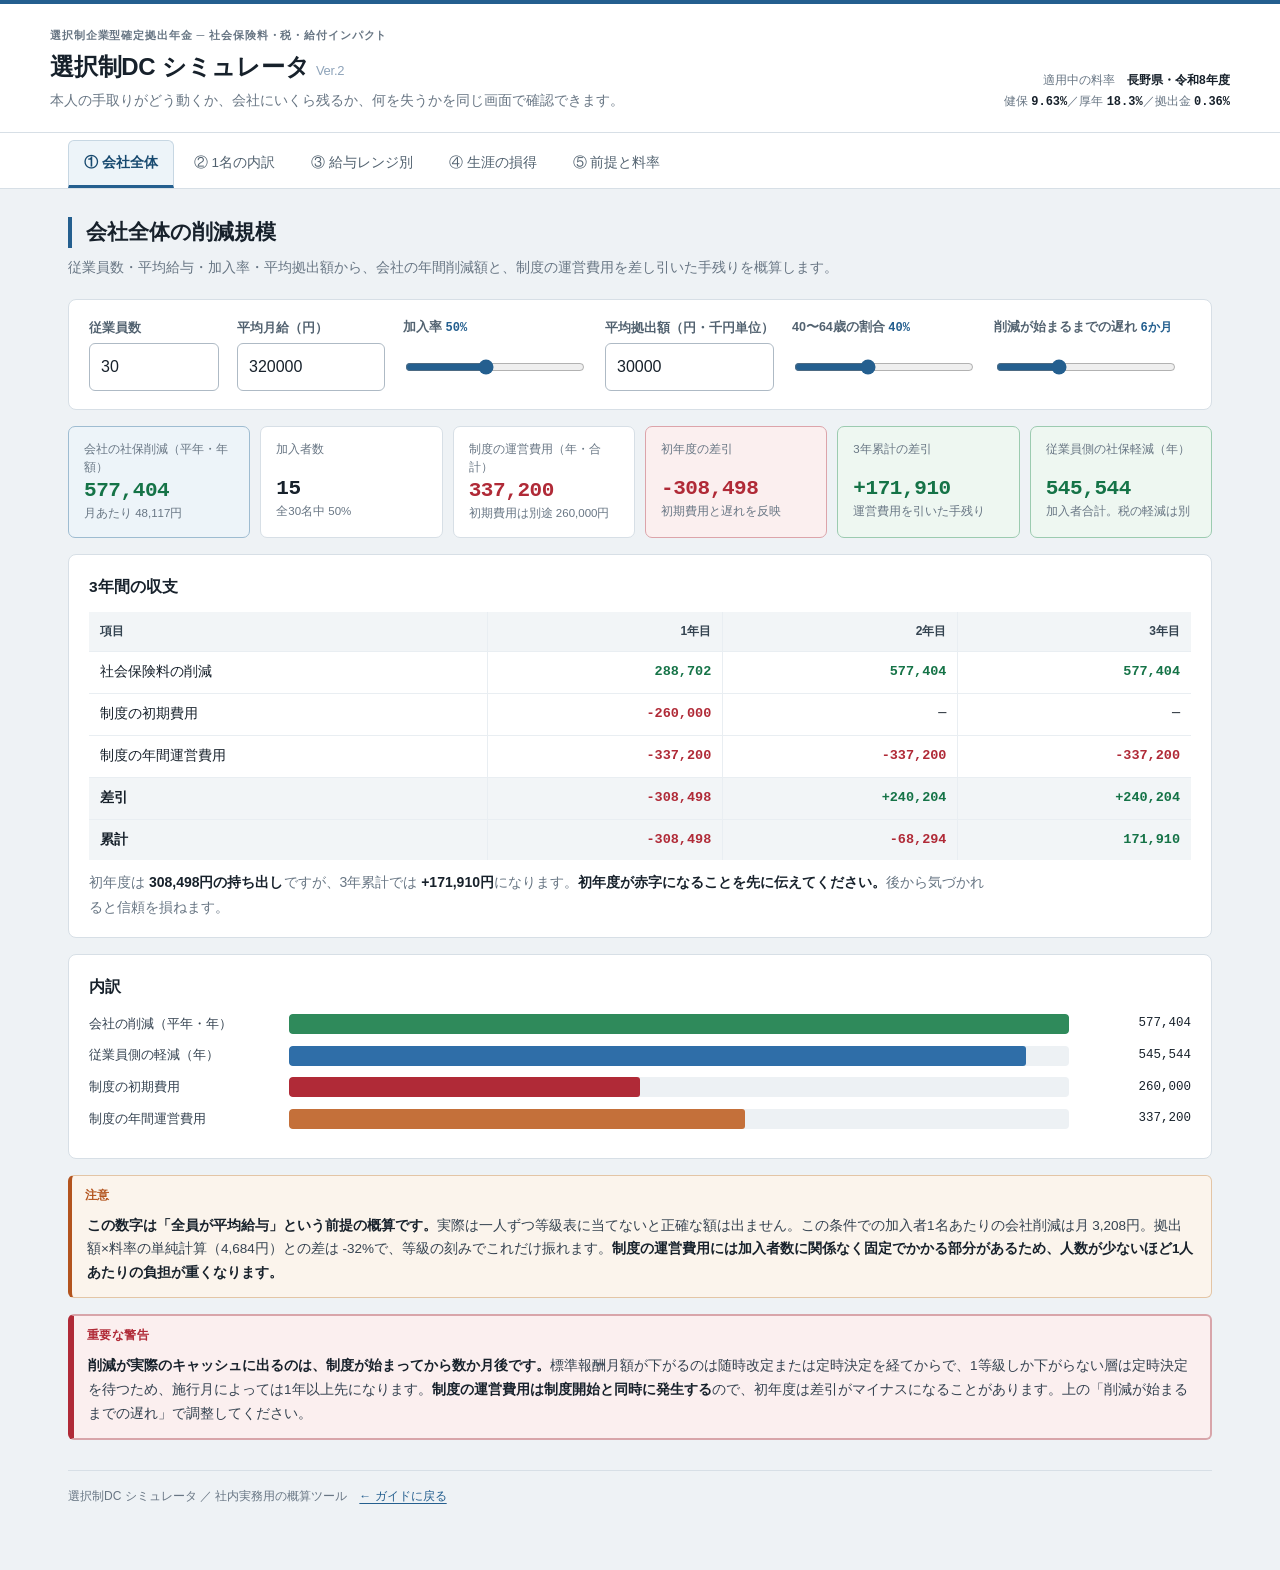
==== simulator.html @ 38cc30e8 "Add files via upload" ====
<!DOCTYPE html>
<html lang="ja">
<head>
<meta charset="UTF-8" />
<meta name="viewport" content="width=device-width, initial-scale=1.0" />
<meta name="robots" content="noindex, nofollow" />
<title>選択制DC シミュレータ Ver.2</title>
<style>
  :root{
    --canvas:#eef2f5;
    --paper:#ffffff;
    --ink:#17212b;
    --ink-2:#344250;
    --muted:#687684;
    --line:#d7dfe6;
    --line-soft:#e9eef2;
    --line-strong:#aebac5;
    --pos:#157347;
    --neg:#b02a37;
    --warn:#b3541e;
    --acc:#245f8f;
    --pos-bg:#eef7f1;
    --neg-bg:#fbefef;
    --warn-bg:#fbf4ec;
    --acc-bg:#edf4f9;
    --mono:ui-monospace,SFMono-Regular,Menlo,Consolas,"Noto Sans Mono",monospace;
  }
  *{box-sizing:border-box}
  html{scroll-padding-top:66px}
  body{
    margin:0;
    color:var(--ink);
    background:var(--canvas);
    font-family:-apple-system,BlinkMacSystemFont,"Hiragino Sans","Hiragino Kaku Gothic ProN","Yu Gothic","Noto Sans JP",Meiryo,sans-serif;
    font-size:16px;
    line-height:1.75;
    -webkit-font-smoothing:antialiased;
  }
  button,input,select{font:inherit;color:inherit}
  button{cursor:pointer}
  a{color:var(--acc);text-underline-offset:3px}
  b,strong{font-weight:750}
  .num,td.n,.kpi .v,.rngval,.rateTag b{font-family:var(--mono);font-variant-numeric:tabular-nums}

  .mast{background:#fff;color:var(--ink);padding:22px 24px 20px;border-top:4px solid var(--acc);border-bottom:1px solid var(--line)}
  .mast-in{max-width:1180px;margin:0 auto;display:flex;justify-content:space-between;align-items:flex-end;gap:18px;flex-wrap:wrap}
  .mast .eb{font-size:11px;letter-spacing:.08em;color:var(--muted);font-weight:700}
  .mast h1{margin:5px 0 5px;font-size:24px;line-height:1.4;font-weight:750;letter-spacing:-.01em}
  .mast p{margin:0;font-size:13.5px;color:var(--muted)}
  .rateTag{font-size:12px;color:var(--muted);text-align:right;line-height:1.65}
  .rateTag b{color:var(--ink)}

  .tabs{background:#fff;position:sticky;top:0;z-index:30;border-bottom:1px solid var(--line)}
  .tabs-in{max-width:1180px;margin:0 auto;display:flex;gap:4px;padding:7px 18px 0;overflow-x:auto;-webkit-overflow-scrolling:touch}
  .tb{min-height:46px;background:#fff;border:1px solid transparent;border-bottom:3px solid transparent;color:#526270;font-size:13.5px;padding:10px 15px;white-space:nowrap;border-radius:6px 6px 0 0}
  .tb:hover{color:var(--ink);background:#f5f7f9}
  .tb[aria-selected="true"]{color:#17496f;border-color:#c7d7e3;border-bottom-color:var(--acc);background:var(--acc-bg);font-weight:800}
  .tb:focus-visible{outline:3px solid #b5cee0;outline-offset:-2px}

  .page{max-width:1180px;margin:0 auto;padding:28px 18px 64px}
  .view{display:none}.view.active{display:block}
  h2.s{font-size:21px;line-height:1.45;margin:0 0 7px;font-weight:800;padding-left:14px;border-left:4px solid var(--acc)}
  h3.p{margin:0 0 12px;font-size:15.5px;font-weight:800}
  p.lead{margin:0 0 20px;font-size:14px;line-height:1.75;color:var(--muted);max-width:900px}
  p.lead b{color:var(--ink)}

  .panel{background:var(--paper);border:1px solid var(--line);border-radius:8px;padding:18px 20px;margin:0 0 16px}
  .ctrls{display:flex;gap:15px 18px;flex-wrap:wrap;align-items:flex-end}
  .fld{display:flex;flex-direction:column;gap:6px;min-width:130px}
  .fld label{font-size:12.5px;line-height:1.45;color:#526270;font-weight:650}
  .fld input,.fld select{min-height:44px;padding:9px 11px;border:1px solid var(--line-strong);border-radius:6px;background:#fff;min-width:108px}
  .fld input:hover,.fld select:hover{border-color:#7f919f}
  .fld input:focus,.fld select:focus{outline:3px solid #d5e3ed;outline-offset:0;border-color:var(--acc)}
  .fld input[type=range]{min-width:180px;min-height:44px;padding:0;accent-color:var(--acc)}
  .fld.w input{min-width:148px}
  .rngval{font-size:12px;color:var(--acc);font-weight:800}

  table{width:100%;border-collapse:separate;border-spacing:0;font-size:13.5px;line-height:1.55}
  th,td{padding:10px 11px;border-right:1px solid var(--line-soft);border-bottom:1px solid var(--line-soft);text-align:right;white-space:nowrap;vertical-align:middle}
  th{background:#f2f5f7;font-size:12px;font-weight:800;color:#354451;text-align:right;position:sticky;top:0;z-index:1}
  th:last-child,td:last-child{border-right:0}
  tr:last-child>td{border-bottom:0}
  th:first-child,td:first-child{text-align:left;white-space:normal}
  td.lft,th.lft{text-align:left;white-space:normal}
  tr.cap td{background:var(--neg-bg)}
  tr.sum td{background:#f2f5f7;font-weight:800}
  tr:hover td{box-shadow:inset 0 0 0 9999px rgba(36,95,143,.025)}
  .pos{color:var(--pos);font-weight:800}
  .neg{color:var(--neg);font-weight:800}
  .zero{color:var(--muted)}
  .scroll{position:relative;overflow-x:auto;-webkit-overflow-scrolling:touch;background:var(--paper);border:1px solid var(--line);border-radius:8px}
  .scroll.bare{border:0;background:none;border-radius:0}
  .scroll table{min-width:max-content}
  .scroll.bare table{min-width:100%}

  .kpis{display:grid;grid-template-columns:repeat(auto-fit,minmax(176px,1fr));gap:10px;margin:0 0 16px}
  .kpi{background:var(--paper);border:1px solid var(--line);border-radius:7px;padding:14px 15px}
  .kpi .k{font-size:11.5px;line-height:1.5;color:var(--muted);min-height:2.8em}
  .kpi .v{font-size:21px;font-weight:800;line-height:1.4;letter-spacing:-.02em}
  .kpi .u{font-size:11.5px;line-height:1.55;color:var(--muted)}
  .kpi.hl{border-color:#9ebcd1;background:var(--acc-bg)}
  .kpi.good{border-color:#9ccbb0;background:var(--pos-bg)}
  .kpi.warn{border-color:#e3c19f;background:var(--warn-bg)}
  .kpi.bad{border-color:#dca4aa;background:var(--neg-bg)}

  .two{display:grid;grid-template-columns:1fr 1fr;gap:14px}
  .card{border:1px solid var(--line);border-radius:8px;overflow:hidden;background:var(--paper)}
  .card>h3{margin:0;padding:11px 14px;font-size:14px;font-weight:800}
  .card.g>h3{background:var(--pos-bg);color:var(--pos);border-bottom:1px solid #cbe4d6}
  .card.r>h3{background:var(--neg-bg);color:var(--neg);border-bottom:1px solid #ecc9cd}
  .card .in{padding:5px 14px 13px;overflow-x:auto}
  .card table{font-size:13px}
  .card td:first-child{color:var(--ink-2)}

  .note{position:relative;font-size:13.5px;line-height:1.75;color:var(--ink-2);background:var(--acc-bg);border:1px solid #b9cbd9;border-left:4px solid var(--acc);padding:38px 15px 13px;margin:0 0 16px;border-radius:6px}
  .note::before{content:"補足";position:absolute;left:13px;top:9px;font-size:11.5px;font-weight:800;letter-spacing:.04em;color:var(--acc)}
  .note.warn{background:var(--warn-bg);border-color:#e3c5a5;border-left-color:var(--warn)}
  .note.warn::before{content:"注意";color:var(--warn)}
  .note.stop{background:var(--neg-bg);border:2px solid #d8a5aa;border-left:6px solid var(--neg);padding-left:14px}
  .note.stop::before{content:"重要な警告";color:var(--neg);font-size:12px}
  .note.ok{background:var(--pos-bg);border-color:#b8d8c7;border-left-color:var(--pos)}
  .note.ok::before{content:"有利な情報";color:var(--pos)}
  .note b{font-weight:800;color:var(--ink)}

  .bars{margin-top:8px}
  .bar-row{display:flex;align-items:center;gap:10px;margin-bottom:9px;font-size:13px}
  .bar-row .lb{width:190px;flex-shrink:0;color:var(--ink-2)}
  .bar-track{flex:1;height:20px;background:#edf1f4;border-radius:4px;overflow:hidden}
  .bar-fill{height:100%;border-radius:3px}
  .bar-row .vv{width:112px;text-align:right;font-family:var(--mono);font-size:12.5px;flex-shrink:0}

  .pbtn{min-height:44px;padding:9px 15px;border:1px solid var(--line-strong);border-radius:6px;background:#fff;font-size:13px}
  .pbtn:hover{background:#f3f6f8}
  .pbtn.on{background:var(--acc);color:#fff;border-color:var(--acc);font-weight:800}
  .pbtn:focus-visible{outline:3px solid #d5e3ed;outline-offset:1px}
  .rateGrid{display:grid;grid-template-columns:repeat(auto-fit,minmax(170px,1fr));gap:14px;margin-top:14px}

  footer{margin-top:30px;padding-top:15px;border-top:1px solid var(--line);font-size:12px;color:var(--muted)}

  @media(max-width:860px){
    .two{grid-template-columns:1fr}
    .mast{padding-left:18px;padding-right:18px}
    .rateTag{text-align:left}
  }
  @media(max-width:720px){
    body{font-size:16px}
    .mast{padding:17px 18px 16px;border-top-width:3px}
    .mast h1{font-size:20px}
    .mast p{font-size:12.5px;line-height:1.65}
    .tabs-in{padding:6px 10px 0;gap:2px}
    .tb{min-height:48px;padding:10px 12px;font-size:13px}
    .page{padding:22px 14px 50px}
    h2.s{font-size:19px}
    p.lead{font-size:13.5px}
    .panel{padding:15px 14px}
    .ctrls{display:grid;grid-template-columns:1fr;gap:13px}
    .fld{min-width:0;width:100%}
    .fld input,.fld select,.fld.w input{width:100%;min-width:0;min-height:48px;font-size:16px}
    .fld input[type=range]{width:100%;min-width:0;min-height:48px}
    .kpis{grid-template-columns:1fr 1fr;gap:8px}
    .kpi{padding:12px}
    .kpi .v{font-size:18px}
    .kpi .k{min-height:0}
    .bar-row{display:grid;grid-template-columns:1fr auto;gap:4px 10px}
    .bar-row .lb{width:auto}
    .bar-track{grid-column:1/-1;height:18px}
    .bar-row .vv{width:auto;grid-column:2;grid-row:1}
    .scroll{padding-top:28px}
    .scroll::before{content:"横にスクロール →";position:absolute;left:10px;top:4px;font-size:11px;font-weight:700;color:var(--muted);z-index:2}
    .scroll table{min-width:680px}
    .scroll.bare{border:1px solid var(--line);border-radius:8px;background:#fff}
    .card .in{padding:5px 10px 12px}
    .card table{min-width:100%}
    .note{padding:38px 13px 12px}
  }
  @media(max-width:430px){
    .kpis{grid-template-columns:1fr}
  }
</style>
</head>
<body>

<header class="mast">
  <div class="mast-in">
    <div>
      <div class="eb">選択制企業型確定拠出年金 ─ 社会保険料・税・給付インパクト</div>
      <h1>選択制DC シミュレータ <span style="font-size:13px;font-weight:400;color:#8fa4ba">Ver.2</span></h1>
      <p>本人の手取りがどう動くか、会社にいくら残るか、何を失うかを同じ画面で確認できます。</p>
    </div>
    <div class="rateTag" id="rateTag"></div>
  </div>
</header>

<nav class="tabs">
  <div class="tabs-in" role="tablist">
    <button class="tb" role="tab" data-v="corp" aria-selected="true">① 会社全体</button>
    <button class="tb" role="tab" data-v="one" aria-selected="false">② 1名の内訳</button>
    <button class="tb" role="tab" data-v="ind" aria-selected="false">③ 給与レンジ別</button>
    <button class="tb" role="tab" data-v="life" aria-selected="false">④ 生涯の損得</button>
    <button class="tb" role="tab" data-v="about" aria-selected="false">⑤ 前提と料率</button>
  </div>
</nav>

<main class="page">

<!-- ================= ① 1名の内訳 ================= -->
<section class="view active" id="v-corp">
  <h2 class="s">会社全体の削減規模</h2>
  <p class="lead">従業員数・平均給与・加入率・平均拠出額から、会社の年間削減額と、制度の運営費用を差し引いた手残りを概算します。</p>

  <div class="panel">
    <div class="ctrls">
      <div class="fld"><label for="cN">従業員数</label><input type="number" id="cN" value="30" min="1" max="2000"></div>
      <div class="fld w"><label for="cSal">平均月給（円）</label><input type="number" id="cSal" value="320000" min="90000" max="2000000" step="10000"></div>
      <div class="fld"><label for="cRate">加入率 <span class="rngval" id="cRateV">50%</span></label><input type="range" id="cRate" min="10" max="100" value="50" step="5"></div>
      <div class="fld w"><label for="cAmt">平均拠出額（円・千円単位）</label><input type="number" id="cAmt" value="30000" min="1000" max="62000" step="1000"></div>
      <div class="fld"><label for="cAge">40〜64歳の割合 <span class="rngval" id="cAgeV">40%</span></label><input type="range" id="cAge" min="0" max="100" value="40" step="10"></div>
      <div class="fld"><label for="cLag">削減が始まるまでの遅れ <span class="rngval" id="cLagV">6か月</span></label><input type="range" id="cLag" min="0" max="18" value="6" step="1"></div>
    </div>
  </div>

  <div class="kpis" id="corpKpis"></div>

  <div class="panel">
    <h3 class="p">3年間の収支</h3>
    <div class="scroll bare"><table id="tbl3y"></table></div>
    <p class="lead" style="margin:10px 0 0" id="note3y"></p>
  </div>

  <div class="panel">
    <h3 class="p">内訳</h3>
    <div class="bars" id="corpBars"></div>
  </div>

  <div class="note warn" id="corpWarn"></div>
  <div class="note stop"><b>削減が実際のキャッシュに出るのは、制度が始まってから数か月後です。</b>標準報酬月額が下がるのは随時改定または定時決定を経てからで、1等級しか下がらない層は定時決定を待つため、施行月によっては1年以上先になります。<b>制度の運営費用は制度開始と同時に発生する</b>ので、初年度は差引がマイナスになることがあります。上の「削減が始まるまでの遅れ」で調整してください。</div>
</section>

<!-- ================= ② 給与レンジ別 ================= -->
<section class="view" id="v-one">
  <h2 class="s">1名の内訳 ─ 何が増えて、何が減るか</h2>
  <p class="lead">面談でそのまま見せる画面です。<b>選択制は「手取りが増える」制度ではありません。</b>手取りは減ります。減り方が拠出額より小さいので、その差額が本人の得になります。同時に失うものもあるので、両方を並べています。</p>

  <div class="panel">
    <div class="ctrls">
      <div class="fld w"><label for="oSal">月給（額面）</label><input type="number" id="oSal" value="350000" min="90000" max="2000000" step="10000"></div>
      <div class="fld w"><label for="oAmt">月の拠出額（円・千円単位）</label><input type="number" id="oAmt" value="30000" min="1000" max="62000" step="1000"></div>
      <div class="fld"><label for="oAge">介護保険（40〜64歳）</label><select id="oAge"><option value="0" selected>対象外</option><option value="1">対象</option></select></div>
      <div class="fld"><label for="oTax">所得税・住民税の合算税率</label>
        <select id="oTax">
          <option value="0.15">15%（年収300万円台）</option>
          <option value="0.20" selected>20%（年収400〜600万円台）</option>
          <option value="0.30">30%（年収700〜900万円台）</option>
          <option value="0.43">43%（年収1,800万円超）</option>
        </select></div>
      <div class="fld"><label for="oYrs">拠出年数 <span class="rngval" id="oYrsV">20年</span></label><input type="range" id="oYrs" min="1" max="40" value="20" step="1"></div>
      <div class="fld w"><label for="oNet">現在の手取り（任意・空欄可）</label><input type="number" id="oNet" placeholder="給与明細の差引支給額" min="0" max="2000000" step="1000"></div>
    </div>
  </div>

  <div class="kpis" id="oneKpis"></div>

  <div class="two">
    <div class="card g">
      <h3>得るもの（本人）</h3>
      <div class="in"><table id="tblGain"></table></div>
    </div>
    <div class="card r">
      <h3>失うもの（本人）</h3>
      <div class="in"><table id="tblLose"></table></div>
    </div>
  </div>

  <div class="panel" style="margin-top:14px">
    <h3 class="p">会社側</h3>
    <div class="scroll bare"><table id="tblCo"></table></div>
  </div>

  <div class="note" id="oneVerdict"></div>
  <div class="note warn"><b>「失うもの」は、起きるかどうかが人によって違います。</b>老齢厚生年金は拠出した期間に応じて効きます。傷病手当金・出産手当金・育児休業給付・失業給付は、その事由が起きた人にだけ効きます。<b>これから出産・育休を予定している人、持病がある人には拠出額を抑えるか見送りを勧めてください。</b>ここを説明しないまま加入させると、後から問題になります。</div>
</section>

<!-- ================= ③ 会社全体 ================= -->
<section class="view" id="v-ind">
  <h2 class="s">給与レンジ別の効き方</h2>
  <p class="lead">同じ拠出額でも、給与水準によって等級の落ち方が違います。赤い行は厚生年金の上限（標準報酬65万円）に達していて、厚生年金部分の削減が出ないゾーンです。</p>

  <div class="panel">
    <div class="ctrls">
      <div class="fld w"><label for="iAmt">月の拠出額（円・千円単位）</label><input type="number" id="iAmt" value="30000" min="1000" max="62000" step="1000"></div>
      <div class="fld"><label for="iAge">介護保険（40〜64歳）</label><select id="iAge"><option value="0" selected>対象外</option><option value="1">対象</option></select></div>
      <div class="fld"><label for="iTax">合算税率</label>
        <select id="iTax"><option value="0.15">15%</option><option value="0.20" selected>20%</option><option value="0.30">30%</option><option value="0.43">43%</option></select></div>
      <div class="fld"><label for="iYrs">拠出年数（年金減の算定用）</label>
        <select id="iYrs"><option value="10">10年</option><option value="20" selected>20年</option><option value="30">30年</option></select></div>
    </div>
  </div>

  <div class="scroll"><table id="tblInd"></table></div>
  <p class="lead" style="margin-top:10px"><b>手取り減</b>は、額面が拠出額だけ下がったうえで社会保険料と税も下がった結果、実際に減る手取りです。<b>純増</b>は「拠出額 − 手取り減」で、本人が得をしている月額です。<b>年金減</b>は、その年数だけ拠出を続けた場合の老齢厚生年金（報酬比例部分）の年額の減少で、受給は終身なので長生きするほど累計は増えます。</p>
</section>

<!-- ================= ④ 生涯の損得 ================= -->
<section class="view" id="v-life">
  <h2 class="s">一人あたり生涯の損得</h2>
  <p class="lead">DCに回して運用した場合の資産と、社会保険給付が減る分を並べます。老後資産だけを見るか、現役期の保障まで含めるかで結論が変わります。</p>

  <div class="panel">
    <div class="ctrls">
      <div class="fld w"><label for="lSal">現在の月給（円）</label><input type="number" id="lSal" value="300000" min="90000" max="2000000" step="10000"></div>
      <div class="fld"><label for="lAmt">月の拠出額 <span class="rngval" id="lAmtV">20,000円</span></label><input type="range" id="lAmt" min="3000" max="62000" value="20000" step="1000"></div>
      <div class="fld"><label for="lYrs">拠出年数 <span class="rngval" id="lYrsV">20年</span></label><input type="range" id="lYrs" min="5" max="40" value="20" step="1"></div>
      <div class="fld"><label for="lRet">想定利回り <span class="rngval" id="lRetV">3.0%</span></label><input type="range" id="lRet" min="0" max="70" value="30" step="5"></div>
      <div class="fld"><label for="lTax">合算税率</label><select id="lTax"><option value="0.15">15%</option><option value="0.20" selected>20%</option><option value="0.30">30%</option><option value="0.43">43%</option></select></div>
      <div class="fld"><label for="lRecv">年金の受給年数</label><select id="lRecv"><option value="15">15年（80歳まで）</option><option value="20" selected>20年（85歳まで）</option><option value="25">25年（90歳まで）</option><option value="35">35年（100歳まで）</option></select></div>
    </div>
  </div>

  <div class="kpis" id="lifeKpis"></div>

  <div class="panel">
    <h3 class="p">積立資産と、失う年金の累計</h3>
    <p class="lead" style="margin:0 0 10px">青＝DCの資産残高。赤＝年金減少分の累計（受給開始後）。現役期の給付減は上の①タブに出しています。</p>
    <div id="lifeChart"></div>
  </div>

  <div class="note" id="lifeVerdict"></div>
</section>

<!-- ================= ⑤ 前提と料率 ================= -->
<section class="view" id="v-about">
  <h2 class="s">前提と料率</h2>
  <p class="lead">ここで料率を変えると、すべてのタブの計算が切り替わります。他県の企業に提案する際は健康保険料率を差し替えてください。</p>

  <div class="panel">
    <h3 class="p">料率</h3>
    <p class="lead" style="margin:0 0 8px">既定は長野県・令和8年度です。他県の企業に提案する場合は健康保険料率を差し替えてください。</p>
    <div style="display:flex;gap:8px;flex-wrap:wrap"><button class="pbtn" id="pReset">既定値に戻す</button></div>
    <div class="rateGrid">
      <div class="fld"><label for="rKen">健康保険（%）</label><input type="number" id="rKen" step="0.01" value="9.63"></div>
      <div class="fld"><label for="rKaigo">介護保険（%）</label><input type="number" id="rKaigo" step="0.01" value="1.62"></div>
      <div class="fld"><label for="rShien">子ども・子育て支援金（%）</label><input type="number" id="rShien" step="0.01" value="0.23"></div>
      <div class="fld"><label for="rPen">厚生年金（%）</label><input type="number" id="rPen" step="0.01" value="18.3"></div>
      <div class="fld"><label for="rKyo">子ども・子育て拠出金（%・会社のみ）</label><input type="number" id="rKyo" step="0.01" value="0.36"></div>
      <div class="fld"><label for="rKoyoE">雇用保険・会社（%）</label><input type="number" id="rKoyoE" step="0.01" value="0.85"></div>
      <div class="fld"><label for="rKoyoW">雇用保険・本人（%）</label><input type="number" id="rKoyoW" step="0.01" value="0.5"></div>
    </div>
  </div>

  <div class="note ok" id="checkBox"></div>

  <div class="panel">
    <h3 class="p">配布中のExcelとの差異</h3>
    <div class="scroll bare"><table>
      <tr><th class="lft">項目</th><th class="lft">Excel</th><th class="lft">このツール</th></tr>
      <tr><td>健康保険料率</td><td class="lft">10.0%（例示値）</td><td class="lft">9.63%（長野県の実料率。プリセットで切替可）</td></tr>
      <tr><td>子ども・子育て拠出金</td><td class="lft">なし</td><td class="lft">0.36%を会社側に計上（切替可）</td></tr>
      <tr class="cap"><td><b>厚生年金の上限</b></td><td class="lft"><b>反映されていません</b>。厚年等級を引く数式はありますが、保険料は健保の標準報酬で計算されています</td><td class="lft">標準報酬65万円で頭打ち</td></tr>
      <tr class="cap"><td><b>健保44等級の標準報酬月額</b></td><td class="lft"><b>1,000,000円</b>と入力されています</td><td class="lft">1,030,000円</td></tr>
      <tr><td>雇用保険</td><td class="lft">年収に0.5%／0.85%。同じ考え方です</td><td class="lft">同左</td></tr>
      <tr><td>会社全体の集計</td><td class="lft">1名分 × 人数</td><td class="lft">同左（40〜64歳の割合だけ分けています）</td></tr>
    </table></div>
    <p class="lead" style="margin:10px 0 0"><b>下2つは役員向けの提案で効いてきます。</b>厚生年金の上限が反映されていないと、月給66.5万円を超える人の削減額が実際より大きく出ます。<b>役員報酬が高い会社ほど、提案時の数字と実績がずれます。</b></p>
  </div>

  <div class="panel">
    <h3 class="p">この試算でやっていること・やっていないこと</h3>
    <div class="scroll bare"><table>
      <tr><th class="lft">項目</th><th class="lft">扱い</th></tr>
      <tr><td>標準報酬月額の等級判定</td><td class="lft">実際の等級表で判定。拠出額×料率の概算ではありません</td></tr>
      <tr><td>厚生年金の上限</td><td class="lft">65万円で頭打ち。2027年9月に68万円、2028年9月に71万円、2029年9月に75万円へ引き上げが決まっています</td></tr>
      <tr><td>健康保険の上限</td><td class="lft">139万円で頭打ち</td></tr>
      <tr><td>手取り</td><td class="lft">拠出前からの<b>変化額</b>を計算しています。実額は①タブで現在の手取りを入力すると出ます。扶養控除等は反映していません</td></tr>
      <tr><td>賞与</td><td class="lft">考慮していません。標準賞与額にも保険料はかかります</td></tr>
      <tr><td>会社全体の試算</td><td class="lft">全員が平均給与という前提の概算。実際は一人ずつの等級判定が必要です</td></tr>
      <tr><td>年金の減少</td><td class="lft">報酬比例部分のみ。基礎年金は変わりません。マクロ経済スライドは考慮していません</td></tr>
      <tr><td>傷病・出産手当金</td><td class="lft">標準報酬月額の低下 ÷30 × 2/3 で概算。例外規定は反映していません</td></tr>
      <tr><td>育児休業給付・失業給付</td><td class="lft">実際の賃金が下がる分で概算。失業給付は給付率と所定給付日数に幅があるため範囲で表示</td></tr>
      <tr><td>労災保険</td><td class="lft">含めていません。業種で料率差が大きいため。実際は軽減が出る可能性があります</td></tr>
      <tr><td>DCの受取時課税</td><td class="lft">退職所得控除・公的年金等控除の範囲内と仮定しゼロ</td></tr>
    </table></div>
  </div>

  <div class="note stop">
    <b>提案書に使う際は社労士の監修を入れてください。</b>傷病手当金・出産手当金・育児休業給付の算定には例外規定が多く、ここを誤ると説明義務違反になりかねません。<b>最低賃金への抵触チェックはこの試算に含まれていません。</b>選択制で額面が下がった結果、最低賃金を下回る人が出ないか、必ず個別に確認してください。
  </div>
</section>

<footer>選択制DC シミュレータ ／ 社内実務用の概算ツール　<a href="index.html">← ガイドに戻る</a></footer>
</main>

<script>
(() => {
"use strict";

const TBL=[
[1,0,58000,0,63000],[2,0,68000,63000,73000],[3,0,78000,73000,83000],
[4,1,88000,83000,93000],[5,2,98000,93000,101000],[6,3,104000,101000,107000],
[7,4,110000,107000,114000],[8,5,118000,114000,122000],[9,6,126000,122000,130000],
[10,7,134000,130000,138000],[11,8,142000,138000,146000],[12,9,150000,146000,155000],
[13,10,160000,155000,165000],[14,11,170000,165000,175000],[15,12,180000,175000,185000],
[16,13,190000,185000,195000],[17,14,200000,195000,210000],[18,15,220000,210000,230000],
[19,16,240000,230000,250000],[20,17,260000,250000,270000],[21,18,280000,270000,290000],
[22,19,300000,290000,310000],[23,20,320000,310000,330000],[24,21,340000,330000,350000],
[25,22,360000,350000,370000],[26,23,380000,370000,395000],[27,24,410000,395000,425000],
[28,25,440000,425000,455000],[29,26,470000,455000,485000],[30,27,500000,485000,515000],
[31,28,530000,515000,545000],[32,29,560000,545000,575000],[33,30,590000,575000,605000],
[34,31,620000,605000,635000],[35,32,650000,635000,665000],[36,0,680000,665000,695000],
[37,0,710000,695000,730000],[38,0,750000,730000,770000],[39,0,790000,770000,810000],
[40,0,830000,810000,855000],[41,0,880000,855000,905000],[42,0,930000,905000,955000],
[43,0,980000,955000,1005000],[44,0,1030000,1005000,1055000],[45,0,1090000,1055000,1115000],
[46,0,1150000,1115000,1175000],[47,0,1210000,1175000,1235000],[48,0,1270000,1235000,1295000],
[49,0,1330000,1295000,1355000],[50,0,1390000,1355000,Infinity]
];
const PEN_CAP=650000, PEN_MULT=5.481/1000;

const R={ken:0.0963,kaigo:0.0162,shien:0.0023,pen:0.183,kyoshutsu:0.0036,koyoEmp:0.0085,koyoEe:0.005};
const PRESET={
  nagano:{label:"長野県・令和8年度",ken:0.0963,kaigo:0.0162,shien:0.0023,pen:0.183,kyoshutsu:0.0036,koyoEmp:0.0085,koyoEe:0.005},
  kikan :{label:"運営管理機関の資料準拠",ken:0.10,kaigo:0.0162,shien:0.0023,pen:0.183,kyoshutsu:0,koyoEmp:0.0085,koyoEe:0.005}
};

function grade(pay){for(const r of TBL){if(pay>=r[3]&&pay<r[4])return r;}return TBL[TBL.length-1];}
function stds(pay){const g=grade(pay);return{hGrade:g[0],pGrade:g[1],hStd:g[2],pStd:Math.min(g[2],PEN_CAP)};}
function annual(pay,is40){
  const s=stds(pay), wage=pay*12;
  const half=R.ken/2+R.shien/2+(is40?R.kaigo/2:0);
  const ee=s.hStd*half*12 + s.pStd*(R.pen/2)*12 + wage*R.koyoEe;
  const er=s.hStd*half*12 + s.pStd*(R.pen/2+R.kyoshutsu)*12 + wage*R.koyoEmp;
  return {...s,ee,er};
}
function diff(pay,amt,is40){
  const b=annual(pay,is40), a=annual(Math.max(pay-amt,0),is40);
  return {b,a,eeSave:b.ee-a.ee,erSave:b.er-a.er,hDrop:b.hStd-a.hStd,pDrop:b.pStd-a.pStd,capped:b.pStd>=PEN_CAP};
}
const yen=n=>Math.round(n).toLocaleString("ja-JP");
const man=n=>(n/10000).toFixed(1);
const $=id=>document.getElementById(id);

/* ---------- tabs ---------- */
document.querySelectorAll(".tb").forEach(b=>{
  b.addEventListener("click",()=>{
    document.querySelectorAll(".tb").forEach(x=>x.setAttribute("aria-selected","false"));
    b.setAttribute("aria-selected","true");
    document.querySelectorAll(".view").forEach(v=>v.classList.remove("active"));
    $("v-"+b.dataset.v).classList.add("active");
    window.scrollTo({top:0,behavior:"smooth"});
  });
});

/* ---------- 料率 ---------- */
const RATE_IDS=[["rKen","ken"],["rKaigo","kaigo"],["rShien","shien"],["rPen","pen"],["rKyo","kyoshutsu"],["rKoyoE","koyoEmp"],["rKoyoW","koyoEe"]];
let presetLabel=PRESET.nagano.label;
function pullRates(){ RATE_IDS.forEach(([id,k])=>{ const v=parseFloat($(id).value); if(!isNaN(v)) R[k]=v/100; }); }
function pushRates(){ RATE_IDS.forEach(([id,k])=>{ $(id).value=(R[k]*100).toFixed(2).replace(/\.?0+$/,"")||"0"; }); }
function applyPreset(p){ Object.assign(R,{ken:p.ken,kaigo:p.kaigo,shien:p.shien,pen:p.pen,kyoshutsu:p.kyoshutsu,koyoEmp:p.koyoEmp,koyoEe:p.koyoEe}); presetLabel=p.label; pushRates(); renderAll(); }
$("pReset").addEventListener("click",()=>{applyPreset(PRESET.nagano);});
RATE_IDS.forEach(([id])=>$(id).addEventListener("input",()=>{pullRates();presetLabel="カスタム";renderAll();}));

function renderRateTag(){
  $("rateTag").innerHTML=`適用中の料率　<b>${presetLabel}</b><br>健保 <b>${(R.ken*100).toFixed(2)}%</b>／厚年 <b>${(R.pen*100).toFixed(1)}%</b>／拠出金 <b>${R.kyoshutsu>0?(R.kyoshutsu*100).toFixed(2)+"%":"なし"}</b>`;
}
function renderCheck(){
  const keep={...R};
  Object.assign(R,PRESET.kikan);
  const d=diff(350000,50000,true);
  Object.assign(R,keep);
  const exp={ee:672240,er:686940,ee2:560700,er2:573300};
  const ok = Math.round(d.b.ee)===exp.ee && Math.round(d.b.er)===exp.er && Math.round(d.a.ee)===exp.ee2 && Math.round(d.a.er)===exp.er2;
  $("checkBox").className="note "+(ok?"ok":"stop");
  $("checkBox").innerHTML=`<b>制度側の試算資料との照合：${ok?"一致":"不一致"}。</b>提案書と同じ条件（月給35万円・拠出5万円・40歳以上・健康保険10.0%・拠出金なし）で内部計算すると、拠出前の年間保険料は従業員 ${yen(d.b.ee)}円／事業主 ${yen(d.b.er)}円、拠出後は従業員 ${yen(d.a.ee)}円／事業主 ${yen(d.a.er)}円。<b>提案書の数値と1円単位で一致します。</b>事業主の軽減額に差が出る場合は、健康保険料率と子ども・子育て拠出金の扱いの違いが原因です。`;
}

/* ================= ① 1名の内訳 ================= */
function renderOne(){
  const sal=+$("oSal").value||0, amt=+$("oAmt").value||0, is40=$("oAge").value==="1";
  const tax=+$("oTax").value, yrs=+$("oYrs").value, curNet=+$("oNet").value||0;
  $("oYrsV").textContent=yrs+"年";

  const d=diff(sal,amt,is40);
  const eeM=d.eeSave/12, taxM=amt*tax, gainM=eeM+taxM;
  const dropM=amt-gainM;                 // 手取りの減少額
  const erM=d.erSave/12;

  // 失うもの
  const penYear=d.pDrop*PEN_MULT*yrs*12;
  const dH=d.hDrop/30;                   // 健保の日額低下
  const dW=amt/30;                       // 雇用保険の賃金日額低下
  const sick=dH*2/3*546, birth=dH*2/3*98;
  const ikuji=dW*(0.67*180+0.50*185);
  const koyoLo=dW*0.5*90, koyoHi=dW*0.8*90;

  $("oneKpis").innerHTML=`
   <div class="kpi bad"><div class="k">手取りの減少（月）</div><div class="v neg">-${yen(dropM)}</div><div class="u">額面は ${yen(amt)}円 減ります</div></div>
   <div class="kpi hl"><div class="k">DCへの積立（月）</div><div class="v pos">+${yen(amt)}</div><div class="u">全額が自分の資産</div></div>
   <div class="kpi good"><div class="k">本人の純増（月）</div><div class="v pos">+${yen(gainM)}</div><div class="u">年 ${yen(gainM*12)}円 ／ ${yrs}年で ${yen(gainM*12*yrs)}円</div></div>
   <div class="kpi ${penYear>0?'warn':''}"><div class="k">老齢厚生年金（年）</div><div class="v ${penYear>0?'neg':'zero'}">${penYear>0?"-"+yen(penYear):"変わりません"}</div><div class="u">${penYear>0?"65歳から終身":"厚年の標準報酬が動かないため"}</div></div>
   <div class="kpi"><div class="k">会社の軽減（年）</div><div class="v pos">${yen(d.erSave)}</div><div class="u">月 ${yen(erM)}円</div></div>`;

  const netRow = curNet>0
    ? `<tr class="sum"><td>拠出後の手取り見込み</td><td class="n">${yen(curNet-dropM)}</td><td class="n">─</td></tr>`
    : `<tr><td class="lft" colspan="3" style="color:var(--muted);font-size:12px">現在の手取りを入力すると、拠出後の手取り見込みを表示します</td></tr>`;

  $("tblGain").innerHTML=`
   <tr><th class="lft">項目</th><th>月額</th><th>年額</th></tr>
   <tr><td>社会保険料の軽減</td><td class="n pos">${yen(eeM)}</td><td class="n pos">${yen(d.eeSave)}</td></tr>
   <tr><td>所得税・住民税の軽減</td><td class="n pos">${yen(taxM)}</td><td class="n pos">${yen(taxM*12)}</td></tr>
   <tr class="sum"><td>合計（＝本人の純増）</td><td class="n pos">${yen(gainM)}</td><td class="n pos">${yen(gainM*12)}</td></tr>
   <tr><td>額面の減少</td><td class="n neg">-${yen(amt)}</td><td class="n neg">-${yen(amt*12)}</td></tr>
   <tr><td><b>手取りの減少</b></td><td class="n neg">-${yen(dropM)}</td><td class="n neg">-${yen(dropM*12)}</td></tr>
   ${netRow}
   <tr><td>DCに積み立たる額</td><td class="n pos">${yen(amt)}</td><td class="n pos">${yen(amt*12)}</td></tr>
   <tr class="sum"><td>${yrs}年間の元本と純増の合計</td><td class="n">─</td><td class="n pos">${yen(amt*12*yrs)} ／ +${yen(gainM*12*yrs)}</td></tr>`;

  $("tblLose").innerHTML=`
   <tr><th class="lft">失うもの</th><th>金額</th><th class="lft">いつ効くか</th></tr>
   <tr><td>標準報酬月額（健保）</td><td class="n">${man(d.b.hStd)}→${man(d.a.hStd)}万</td><td class="lft">すべての給付の基礎</td></tr>
   <tr><td>標準報酬月額（厚年）</td><td class="n">${man(d.b.pStd)}→${man(d.a.pStd)}万</td><td class="lft">${d.capped?"上限に達しています":"年金額の基礎"}</td></tr>
   <tr><td><b>老齢厚生年金</b></td><td class="n ${penYear>0?'neg':'zero'}">${penYear>0?"-"+yen(penYear)+"／年":"0"}</td><td class="lft">65歳から終身</td></tr>
   <tr><td>傷病手当金</td><td class="n ${sick>0?'neg':'zero'}">${sick>0?"-"+yen(sick):"0"}</td><td class="lft">病気・けがで長期休業（最長1年6か月）</td></tr>
   <tr><td>出産手当金</td><td class="n ${birth>0?'neg':'zero'}">${birth>0?"-"+yen(birth):"0"}</td><td class="lft">産前42日＋産後56日</td></tr>
   <tr><td>育児休業給付</td><td class="n neg">-${yen(ikuji)}</td><td class="lft">育休を1年取得した場合</td></tr>
   <tr><td>失業給付（基本手当）</td><td class="n neg">-${yen(koyoLo)}〜${yen(koyoHi)}</td><td class="lft">退職時。90日分で試算（給付率50〜80%）</td></tr>
   <tr><td>遺族厚生年金</td><td class="n ${penYear>0?'neg':'zero'}">${penYear>0?"-"+yen(penYear*0.75)+"／年":"0"}</td><td class="lft">死亡時。報酬比例の4分の3</td></tr>
   <tr><td>障害厚生年金</td><td class="n neg">同じ割合で減</td><td class="lft">障害を負ったとき</td></tr>
   <tr><td>60歳まで引き出せない</td><td class="n neg">─</td><td class="lft">病気・失業・住宅購入でも取り崩せません</td></tr>
   <tr><td>額面が下がる</td><td class="n neg">-${yen(amt*12)}／年</td><td class="lft">住宅ローン等の審査に影響する場合があります</td></tr>`;

  const naive=amt*(R.ken/2+R.shien/2+(is40?R.kaigo/2:0)+R.pen/2+R.kyoshutsu+R.koyoEmp);
  const gap=(erM/naive-1)*100;
  $("tblCo").innerHTML=`
   <tr><th class="lft">項目</th><th>月額</th><th>年額</th><th class="lft">備考</th></tr>
   <tr><td>社会保険料の軽減</td><td class="n pos">${yen(erM)}</td><td class="n pos">${yen(d.erSave)}</td><td class="lft">等級表で判定した実額</td></tr>
   <tr><td>うち雇用保険分</td><td class="n pos">${yen(amt*R.koyoEmp)}</td><td class="n pos">${yen(amt*R.koyoEmp*12)}</td><td class="lft">等級に関係なく必ず出ます</td></tr>
   <tr><td>拠出額×料率の単純計算</td><td class="n">${yen(naive)}</td><td class="n">${yen(naive*12)}</td><td class="lft">実額との差 ${gap>0?"+":""}${gap.toFixed(0)}%。等級の刻みで振れます</td></tr>`;

  const v=$("oneVerdict");
  if(d.hDrop===0){
    v.className="note stop";
    v.innerHTML=`<b>この条件では標準報酬月額が下がりません。</b>拠出額が等級の刻み幅に届いていないためです。社会保険料の軽減は雇用保険分の月 ${yen(amt*R.koyoEe)}円だけで、会社側も月 ${yen(amt*R.koyoEmp)}円にとどまります。<b>拠出額を上げるか、この方には勧めないという判断になります。</b>税の軽減 月${yen(taxM)}円は変わらず出るので、そこだけを訴求するなら成立します。`;
  }else if(d.capped){
    v.className="note warn";
    v.innerHTML=`<b>厚生年金の上限に達している方です。</b>厚生年金部分の削減は出にくい一方、<b>老齢厚生年金も減りません（-${yen(penYear)}円／年）。</b>役員層への提案で最も説明しやすい層です。ただし上限は2027年9月に68万円、2028年9月に71万円、2029年9月に75万円へ引き上げが決まっているため、この説明が使える範囲は年々狭まります。`;
  }else{
    v.className="note";
    v.innerHTML=`<b>本人は月 ${yen(gainM)}円、会社は月 ${yen(erM)}円の得です。</b>手取りは月 ${yen(dropM)}円減りますが、その代わり月 ${yen(amt)}円がDCに積み立たるので、家計全体では ${yen(gainM)}円のプラスになります。<b>説明の順番は「手取りは減ります」から始めてください。</b>先に得の話をすると、後から手取りの減少に気づかれたときに信用を失います。`;
  }
}

/* ================= ② 給与レンジ別 ================= */
const SALS=[200000,220000,240000,260000,280000,300000,320000,350000,380000,400000,450000,500000,550000,600000,650000,700000,800000];
function renderInd(){
  const amt=+$("iAmt").value||0, is40=$("iAge").value==="1", tax=+$("iTax").value, yrs=+$("iYrs").value;
  let h=`<thead><tr>
    <th>月給</th><th>標準報酬<br>（前→後）</th><th>会社の軽減<br>月額</th><th>会社の軽減<br>年額</th>
    <th>本人の社保減<br>月額</th><th>本人の税軽減<br>月額</th><th>手取り減<br>月額</th><th>純増<br>月額</th>
    <th>年金減<br>年額（${yrs}年）</th></tr></thead><tbody>`;
  SALS.forEach(sal=>{
    const d=diff(sal,amt,is40);
    const eeM=d.eeSave/12, taxM=amt*tax, gainM=eeM+taxM, dropM=amt-gainM, erM=d.erSave/12;
    const penLoss=d.pDrop*PEN_MULT*yrs*12;
    const z=v=>v<1?'zero':'pos';
    h+=`<tr${d.capped?' class="cap"':''}>
      <td class="n">${yen(sal)}</td>
      <td class="n">${man(d.b.hStd)}→${man(d.a.hStd)}万</td>
      <td class="n ${z(erM)}">${yen(erM)}</td>
      <td class="n ${z(erM)}">${yen(d.erSave)}</td>
      <td class="n ${z(eeM)}">${yen(eeM)}</td>
      <td class="n pos">${yen(taxM)}</td>
      <td class="n neg">-${yen(dropM)}</td>
      <td class="n pos">+${yen(gainM)}</td>
      <td class="n ${penLoss>0?'neg':'zero'}">${penLoss>0?"-"+yen(penLoss):"0"}</td>
    </tr>`;
  });
  $("tblInd").innerHTML=h+"</tbody>";
}

/* ================= ③ 会社全体 ================= */
function renderCorp(){
  const n=+$("cN").value||0, sal=+$("cSal").value||0;
  const rate=+$("cRate").value/100, amt=+$("cAmt").value||0, ageR=+$("cAge").value/100, lag=+$("cLag").value;
  $("cRateV").textContent=Math.round(rate*100)+"%";
  $("cAgeV").textContent=Math.round(ageR*100)+"%";
  $("cLagV").textContent=lag+"か月";

  const joiners=Math.round(n*rate);
  const d40=diff(sal,amt,true), dU=diff(sal,amt,false);
  const n40=Math.round(joiners*ageR), nU=joiners-n40;
  const cYear=d40.erSave*n40+dU.erSave*nU;
  const eYear=d40.eeSave*n40+dU.eeSave*nU;
  const cMonth=cYear/12;

  const initial=200000+2000*joiners+(n>=50?0:30000);
  const yearlyFee=(20000+500*joiners+600)*12;

  const y1Save=cYear*Math.max(12-lag,0)/12;
  const y1=y1Save-yearlyFee-initial;
  const y2=cYear-yearlyFee, y3=y2;
  const cum=y1+y2+y3;

  $("corpKpis").innerHTML=`
   <div class="kpi hl"><div class="k">会社の社保削減（平年・年額）</div><div class="v pos">${yen(cYear)}</div><div class="u">月あたり ${yen(cMonth)}円</div></div>
   <div class="kpi"><div class="k">加入者数</div><div class="v">${joiners}</div><div class="u">全${n}名中 ${Math.round(rate*100)}%</div></div>
   <div class="kpi"><div class="k">制度の運営費用（年・合計）</div><div class="v neg">${yen(yearlyFee)}</div><div class="u">初期費用は別途 ${yen(initial)}円</div></div>
   <div class="kpi ${y1>0?'good':'bad'}"><div class="k">初年度の差引</div><div class="v ${y1>0?'pos':'neg'}">${y1>0?"+":""}${yen(y1)}</div><div class="u">初期費用と遅れを反映</div></div>
   <div class="kpi ${cum>0?'good':'bad'}"><div class="k">3年累計の差引</div><div class="v ${cum>0?'pos':'neg'}">${cum>0?"+":""}${yen(cum)}</div><div class="u">運営費用を引いた手残り</div></div>
   <div class="kpi good"><div class="k">従業員側の社保軽減（年）</div><div class="v pos">${yen(eYear)}</div><div class="u">加入者合計。税の軽減は別</div></div>`;

  const row=(lb,a,b,c)=>`<tr><td>${lb}</td><td class="n">${a}</td><td class="n">${b}</td><td class="n">${c}</td></tr>`;
  $("tbl3y").innerHTML=`
   <tr><th class="lft">項目</th><th>1年目</th><th>2年目</th><th>3年目</th></tr>
   ${row("社会保険料の削減",`<span class="pos">${yen(y1Save)}</span>`,`<span class="pos">${yen(cYear)}</span>`,`<span class="pos">${yen(cYear)}</span>`)}
   ${row("制度の初期費用",`<span class="neg">-${yen(initial)}</span>`,"─","─")}
   ${row("制度の年間運営費用",`<span class="neg">-${yen(yearlyFee)}</span>`,`<span class="neg">-${yen(yearlyFee)}</span>`,`<span class="neg">-${yen(yearlyFee)}</span>`)}
   <tr class="sum"><td>差引</td><td class="n ${y1>0?'pos':'neg'}">${y1>0?"+":""}${yen(y1)}</td><td class="n ${y2>0?'pos':'neg'}">${y2>0?"+":""}${yen(y2)}</td><td class="n ${y3>0?'pos':'neg'}">${y3>0?"+":""}${yen(y3)}</td></tr>
   <tr class="sum"><td>累計</td><td class="n ${y1>0?'pos':'neg'}">${yen(y1)}</td><td class="n ${(y1+y2)>0?'pos':'neg'}">${yen(y1+y2)}</td><td class="n ${cum>0?'pos':'neg'}">${yen(cum)}</td></tr>`;

  const nt=$("note3y");
  if(cum<=0){
    nt.innerHTML=`<b style="color:var(--neg)">3年たっても会社の持ち出しが残ります。</b>制度の運営費用が削減額を上回っています。加入率か拠出額を上げるか、この規模では見送るという判断になります。`;
  }else if(y1<=0){
    nt.innerHTML=`初年度は <b>${yen(-y1)}円の持ち出し</b>ですが、3年累計では <b>+${yen(cum)}円</b>になります。<b>初年度が赤字になることを先に伝えてください。</b>後から気づかれると信頼を損ねます。`;
  }else{
    nt.innerHTML=`初年度から <b>+${yen(y1)}円</b>、3年累計で <b>+${yen(cum)}円</b>。この条件なら初年度から会社にキャッシュが残ります。`;
  }

  const mx=Math.max(cYear,yearlyFee,initial,1);
  const bar=(lb,v,col)=>`<div class="bar-row"><div class="lb">${lb}</div><div class="bar-track"><div class="bar-fill" style="width:${Math.min(v/mx*100,100)}%;background:${col}"></div></div><div class="vv">${yen(v)}</div></div>`;
  $("corpBars").innerHTML=
    bar("会社の削減（平年・年）",cYear,"#2f8a5b")+
    bar("従業員側の軽減（年）",eYear,"#2f6ea8")+
    bar("制度の初期費用",initial,"#b02a37")+
    bar("制度の年間運営費用",yearlyFee,"#c4703a");

  const perHead=cMonth/Math.max(joiners,1);
  const naive=amt*(R.ken/2+R.shien/2+ageR*R.kaigo/2+R.pen/2+R.kyoshutsu+R.koyoEmp);
  const gap=(perHead/naive-1)*100;
  $("corpWarn").innerHTML=`<b>この数字は「全員が平均給与」という前提の概算です。</b>実際は一人ずつ等級表に当てないと正確な額は出ません。この条件での加入者1名あたりの会社削減は月 ${yen(perHead)}円。拠出額×料率の単純計算（${yen(naive)}円）との差は ${gap>0?"+":""}${gap.toFixed(0)}%で、等級の刻みでこれだけ振れます。<b>制度の運営費用には加入者数に関係なく固定でかかる部分があるため、人数が少ないほど1人あたりの負担が重くなります。</b>`;
}

/* ================= ④ 生涯 ================= */
function renderLife(){
  const sal=+$("lSal").value||0, amt=+$("lAmt").value, yrs=+$("lYrs").value;
  const ret=+$("lRet").value/10/100, tax=+$("lTax").value, recv=+$("lRecv").value;
  $("lAmtV").textContent=yen(amt)+"円"; $("lYrsV").textContent=yrs+"年"; $("lRetV").textContent=(ret*100).toFixed(1)+"%";

  const d=diff(sal,amt,false);
  const eeM=d.eeSave/12, taxM=amt*tax, gainM=eeM+taxM;
  const netIfSalary=amt-gainM;

  const r=ret/12; let bal=0; const series=[];
  for(let m=1;m<=yrs*12;m++){ bal=bal*(1+r)+amt; if(m%12===0) series.push(bal); }
  const dcTotal=bal, principal=amt*12*yrs;
  let bal2=0; for(let m=1;m<=yrs*12;m++){ bal2=bal2*(1+r)+netIfSalary; }
  const dcEdge=dcTotal-bal2;

  const penLossYear=d.pDrop*PEN_MULT*yrs*12;
  const penLossTotal=penLossYear*recv;
  const net=dcEdge-penLossTotal;

  const dH=d.hDrop/30, dW=amt/30;
  const shortTerm=dH*2/3*546 + dH*2/3*98 + dW*(0.67*180+0.50*185);

  $("lifeKpis").innerHTML=`
   <div class="kpi hl"><div class="k">DCの資産（${yrs}年後）</div><div class="v pos">${yen(dcTotal)}</div><div class="u">元本 ${yen(principal)}円</div></div>
   <div class="kpi"><div class="k">給与で受け取って同条件で運用</div><div class="v">${yen(bal2)}</div><div class="u">手取り 月${yen(netIfSalary)}円ベース</div></div>
   <div class="kpi good"><div class="k">DCを選んだ優位分</div><div class="v pos">+${yen(dcEdge)}</div><div class="u">税・社保が引かれない効果</div></div>
   <div class="kpi warn"><div class="k">老齢厚生年金の減少（年）</div><div class="v neg">-${yen(penLossYear)}</div><div class="u">${recv}年受給で -${yen(penLossTotal)}円</div></div>
   <div class="kpi ${net>0?'good':'bad'}"><div class="k">老後だけで見た差引</div><div class="v ${net>0?'pos':'neg'}">${net>0?"+":""}${yen(net)}</div><div class="u">優位分 − 年金減の累計</div></div>`;

  drawChart(series,penLossYear,recv,yrs);

  const v=$("lifeVerdict");
  if(net>0 && net>shortTerm*2){
    v.className="note";
    v.innerHTML=`<b>この条件なら、老後資産の観点ではDCが有利です。</b>優位分 ${yen(dcEdge)}円に対し、年金減の累計は ${yen(penLossTotal)}円。ただし現役期に病気・出産・育児が重なると最大で ${yen(shortTerm)}円の給付減があり、その時期にDCからは引き出せません。<b>手元の生活防衛資金が十分にあるかが判断の分かれ目です。</b>`;
  }else if(net>0){
    v.className="note warn";
    v.innerHTML=`<b>差引はプラスですが、余裕は大きくありません。</b>優位分 ${yen(dcEdge)}円に対し年金減 ${yen(penLossTotal)}円。加えて現役期の給付減が最大 ${yen(shortTerm)}円。拠出額を下げるか、期間を長く取るほうが安全です。`;
  }else{
    v.className="note stop";
    v.innerHTML=`<b>この条件では、老後だけを見ても差引がマイナスです。</b>拠出額に対して等級の下がり方が大きすぎるか、受給期間の想定が長いためです。拠出額を見直してください。`;
  }
}
function drawChart(series,penLossYear,recv,yrs){
  const W=680,H=240,PL=60,PR=20,PT=16,PB=28, iw=W-PL-PR, ih=H-PT-PB;
  const penCum=[]; for(let i=1;i<=recv;i++) penCum.push(penLossYear*i);
  const mx=Math.max(series[series.length-1]||1, penCum[penCum.length-1]||1, 1);
  const total=yrs+recv, x=i=>PL+(i/total)*iw, y=v=>PT+ih-(v/mx)*ih;
  let p1="",p2="";
  series.forEach((v,i)=>{p1+=(i?"L":"M")+x(i+1).toFixed(1)+" "+y(v).toFixed(1)+" ";});
  penCum.forEach((v,i)=>{p2+=(i?"L":"M")+x(yrs+i+1).toFixed(1)+" "+y(v).toFixed(1)+" ";});
  const ticks=[0,mx/2,mx].map(v=>`<line x1="${PL}" y1="${y(v)}" x2="${W-PR}" y2="${y(v)}" stroke="#e2e7ee"/><text x="${PL-6}" y="${y(v)+4}" text-anchor="end" font-size="10" fill="#6b7787" font-family="monospace">${(v/10000).toFixed(0)}万</text>`).join("");
  $("lifeChart").innerHTML=`<svg width="100%" viewBox="0 0 ${W} ${H}" role="img"><title>DC資産と年金減少の累計比較</title>
    ${ticks}
    <line x1="${x(yrs)}" y1="${PT}" x2="${x(yrs)}" y2="${PT+ih}" stroke="#aab5c4" stroke-dasharray="4 3"/>
    <text x="${x(yrs)}" y="${H-8}" text-anchor="middle" font-size="10" fill="#6b7787">拠出終了 / 受給開始</text>
    <path d="${p1}" fill="none" stroke="#2f6ea8" stroke-width="2.5"/>
    <path d="${p2}" fill="none" stroke="#b02a37" stroke-width="2.5"/>
    <text x="${PL}" y="${H-8}" font-size="10" fill="#6b7787">0年</text>
    <text x="${W-PR}" y="${H-8}" text-anchor="end" font-size="10" fill="#6b7787">${total}年</text></svg>`;
}

/* ---------- bind ---------- */
function renderAll(){ renderRateTag(); renderCheck(); renderOne(); renderInd(); renderCorp(); renderLife(); }
["oSal","oAmt","oAge","oTax","oYrs","oNet"].forEach(id=>{$(id).addEventListener("input",renderOne);$(id).addEventListener("change",renderOne);});
["iAmt","iAge","iTax","iYrs"].forEach(id=>{$(id).addEventListener("input",renderInd);$(id).addEventListener("change",renderInd);});
["cN","cSal","cRate","cAmt","cAge","cLag"].forEach(id=>{$(id).addEventListener("input",renderCorp);$(id).addEventListener("change",renderCorp);});
["lSal","lAmt","lYrs","lRet","lTax","lRecv"].forEach(id=>{$(id).addEventListener("input",renderLife);$(id).addEventListener("change",renderLife);});
pushRates();
renderAll();

})();
</script>
</body>
</html>
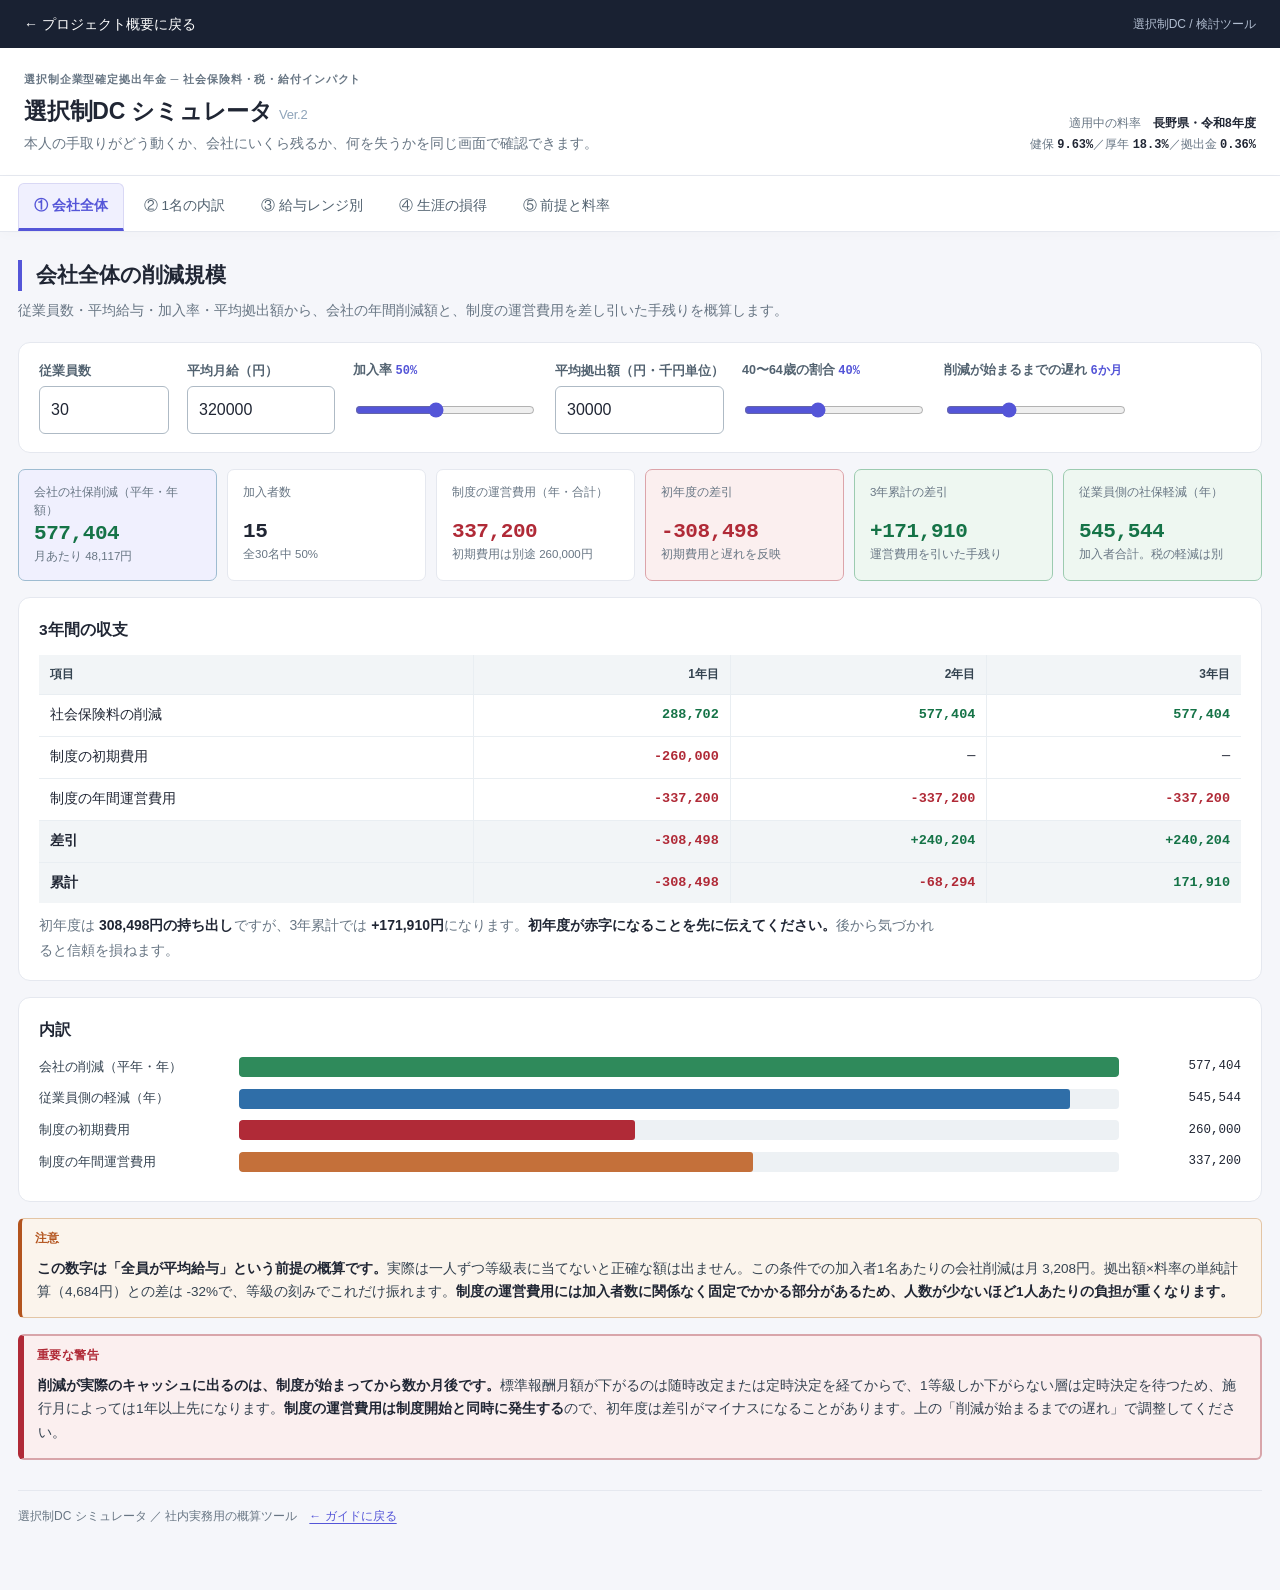
==== commit b25d1c15: "Add files via upload" ====
--- a/simulator.html
+++ b/simulator.html
@@ -177,8 +177,12 @@
     .kpis{grid-template-columns:1fr}
   }
 </style>
-</head>
+<style>
+:root{--canvas:#f5f6fa;--paper:#fff;--ink:#202634;--acc:#5455d8;--acc-bg:#f0f0fe;--line:#e5e8ef}
+.mast{border-top:0;background:#fff}.mast h1{font-size:23px}.mast-in{max-width:1280px}.page,.tabs-in{max-width:1280px}.panel{border-radius:12px}.tb[aria-selected="true"]{color:#5455d8;border-color:#d9d8f5;border-bottom-color:#5455d8}.return-bar{background:#192132;color:#d5dced;padding:13px 24px;font:14px/1.6 -apple-system,"Yu Gothic UI",Meiryo,sans-serif;display:flex;gap:20px;align-items:center;justify-content:space-between}.return-bar a{color:#fff;text-decoration:none}.return-bar a:hover{text-decoration:underline}.return-bar span{font-size:12px;color:#b1bdd0}.tabs{box-shadow:0 3px 12px #17233c05}@media(max-width:600px){.return-bar{padding:12px 18px}.return-bar span{display:none}}
+</style></head>
 <body>
+<div class="return-bar"><a href="index.html#overview">← プロジェクト概要に戻る</a><span>選択制DC / 検討ツール</span></div>
 
 <header class="mast">
   <div class="mast-in">
